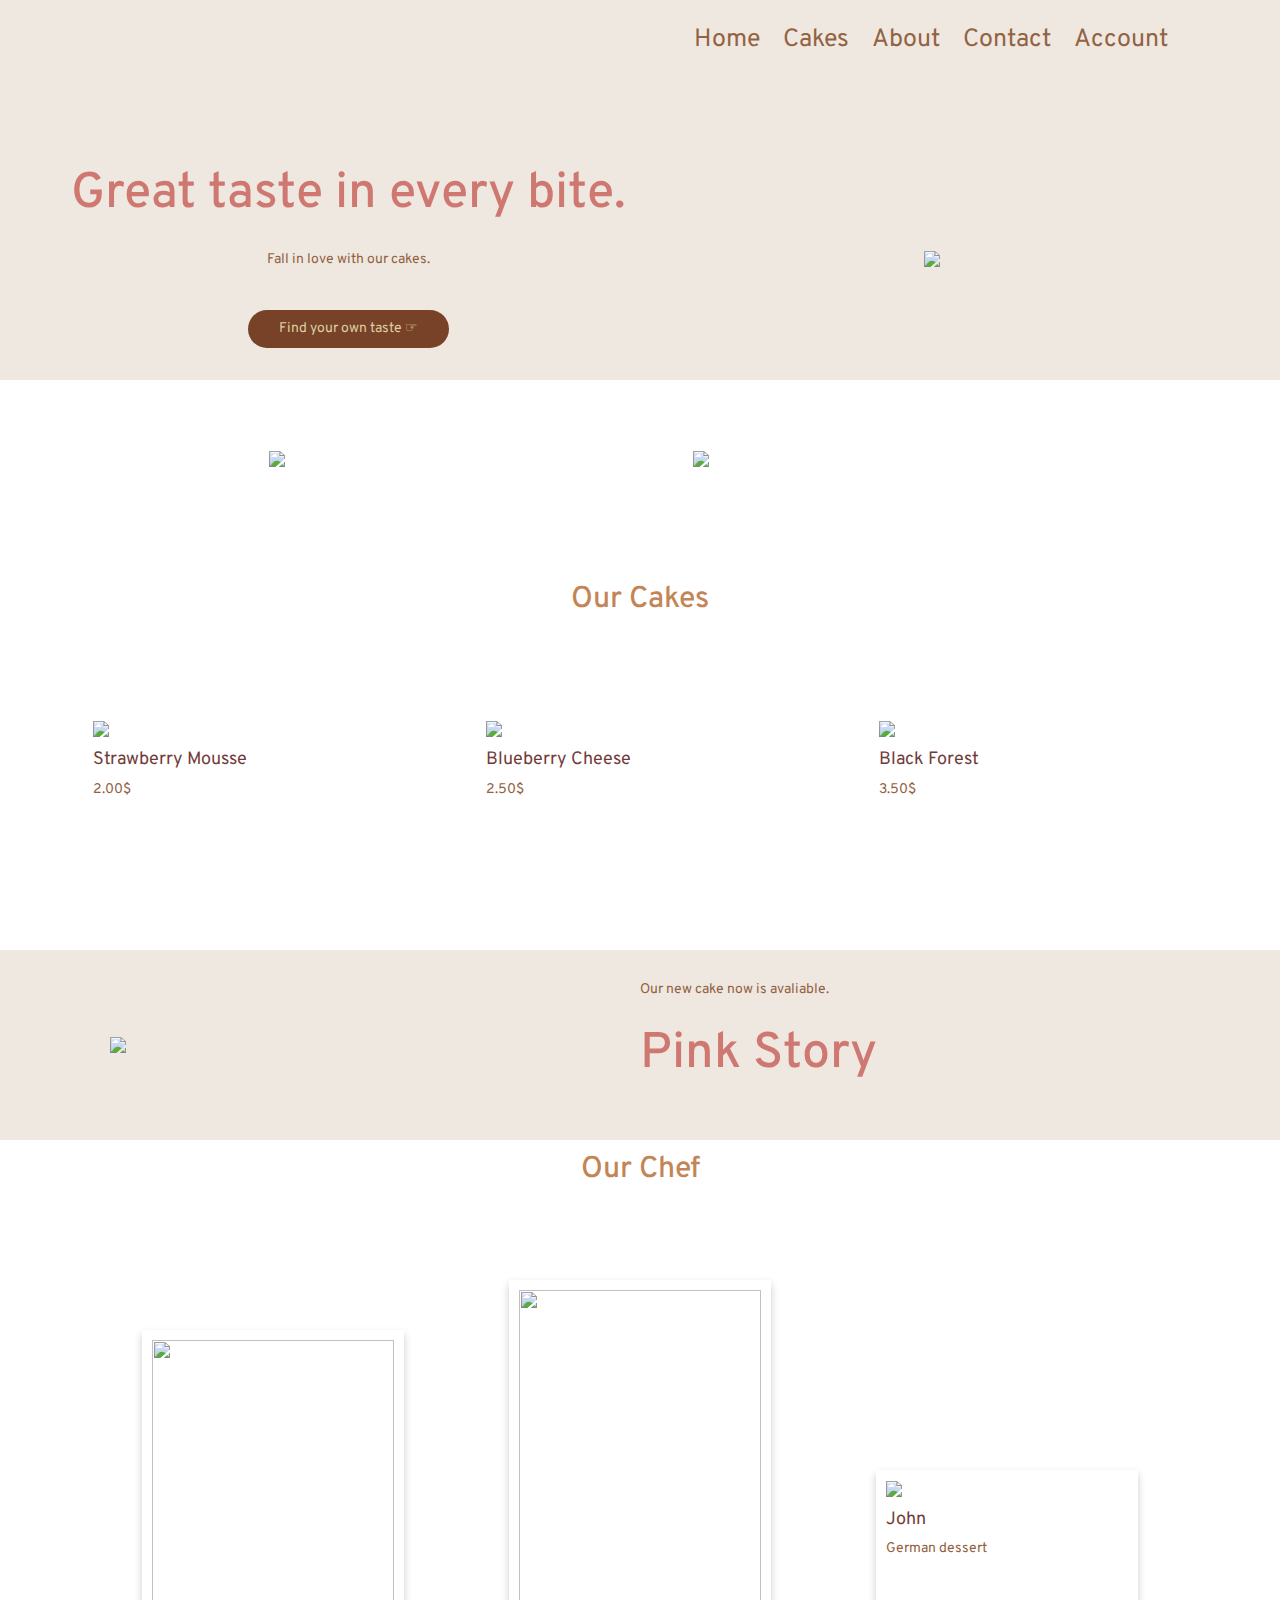
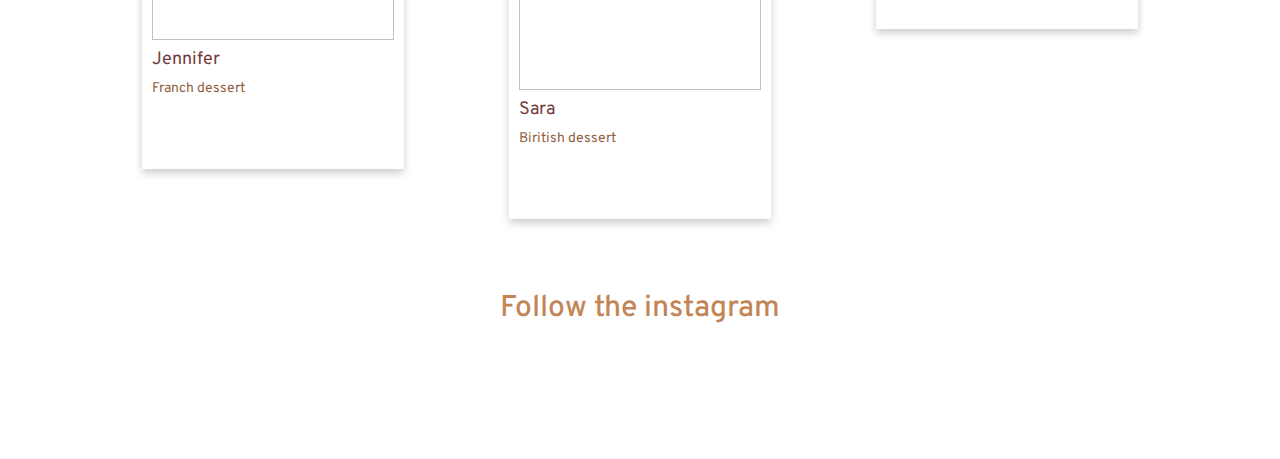
==== index.html @ 21bb9ac6 "Add files via upload" ====
<!DOCTYPE html>
<html lang="en" dir="ltr">
  <head>

    <!-- Latest compiled and minified CSS -->
    <link rel="stylesheet" href="https://stackpath.bootstrapcdn.com/bootstrap/3.4.1/css/bootstrap.min.css" integrity="sha384-HSMxcRTRxnN+Bdg0JdbxYKrThecOKuH5zCYotlSAcp1+c8xmyTe9GYg1l9a69psu" crossorigin="anonymous">


    <meta charset="utf-8">
    <title>CakeShop</title>
    <link rel="stylesheet" href="style.css">
    <link rel="preconnect" href="https://fonts.gstatic.com">
<link href="https://fonts.googleapis.com/css2?family=Overpass:wght@300;400;600;700&display=swap" rel="stylesheet">
  </head>
  <body>
<div class="header">


<div class="container">

<div class="navbar">
  <div class="logo">
    <img src="images/logo.jpg" alt="" width=150px;>
  </div>
<nav>
  <ul>
    <li><a href="index.html">Home</a></li>
      <li><a href="cakes.html">Cakes</a></li>
        <li><a href="about.html">About</a></li>
          <li><a href="contact.html">Contact</a></li>
            <li><a href="">Account</a></li>
  </ul>
</nav>
</div>
<div class="row">
  <div class="col-2">
    <h1>Great taste in every bite.</h1>
    <p>Fall in love with our cakes.</p>
    <a href="" class="btn">Find your own taste &#9758;</a>
  </div>
<div class="col-2">
  <img src="images/mainpage.jpg">
</div>


</div>
</div>





</div>
<!-- featured categorise  -->
<div class="categorise">
  <div class="small-container">
    <div class="row">
      <div class="col-3">
        <img src="images/cake-1.jpg"  width="500px">
      </div>
        <div class="col-3">
          <img src="images/cake-2.jpg" width="510px">
        </div>
    </div>
  </div>
</div>

<!--products-->
<div class="categorise">
<h2 class="title">Our Cakes</h2>
<div class="row">
  <div class="col-4">
    <img src="images/cake-3.jpg">
    <h4>Strawberry Mousse</h4>
    <p>2.00$</p>
  </div>
  <div class="col-4">
    <img src="images/cake-4.jpg">
    <h4>Blueberry Cheese</h4>
    <p>2.50$</p>
  </div>
  <div class="col-4">
    <img src="images/cake-5.jpg">
    <h4>Black Forest</h4>
    <p>3.50$</p>
  </div>
</div>
</div>


<!-- offer -->
<div class="offer">
<div class="small-container">
  <div class="row">
    <div class="col-2">
      <img src="images/offer-1.jpg" class="offer-img">
    </div>
    <div class="col-2">
      <p>Our new cake now is avaliable.</p>
      <h1>Pink Story</h1>
    </div>
  </div>
</div>
</div>

<!-- card -->

<h2 class="title">Our Chef</h2>
<div class="row">
  <div class="card">
  <div class="col-4">
    <img src="images/chef-1.jpg" height="300px">
    <h4>Jennifer</h4>
    <p>Franch dessert</p>
  </div>
  </div>
    <div class="card">
  <div class="col-4">
    <img src="images/chef-2.jpg" height="400px">
    <h4>Sara</h4>
    <p>Biritish dessert</p>
  </div>
  </div>
  <div class="card">
  <div class="col-4">
    <img src="images/chef-3.jpg">
    <h4>John</h4>
<p>German dessert</p>
  </div>
</div>
</div>

<div class="instagram">
<h2 class="title">Follow the instagram</h2>

<script src="https://apps.elfsight.com/p/platform.js" defer></script>
<div class="elfsight-app-20501411-0212-4014-b4b3-566a56a04587"></div>
</div>










  </body>
</html>
---- style.css ----
body{
  margin:0;
  padding: 0;
  box-sizing: border-box;
}

body{
  font-family: 'Overpass', sans-serif;
}
.navbar{
  display: flex;
  align-items: center;
  padding: 20px;
}
nav{
  flex:1;
  text-align: right;
}
nav ul{
  display: inline-block;
  list-style-type: none;
}
nav ul li{
  display: inline-block;
  margin-right: 20px;
}
a{
  text-decoration: none;
  color: #926242;
  font-size: 25px;
}
p{
  color: #926242;
}
.container{
   max-width: 1300px;
   margin: auto;
   padding-left: 25px;
   padding-right: 25px;
}
.row{
  display: flex;
  align-items: center;
  justify-content: space-around;
}
.col-2{
  flex-basis: 50%;
  min-width: 300px;
}
.col-2 img{
  max-width: 100%;
  padding: 50px 0;
}
.col-2 h1{
  font-size: 50px;
  line-height: 60px;
  margin:25px 0;
  color: #c38556;
}
.btn{
  display: inline-block;
  background: #774228;
  color: #dbd0a1;
  padding: 8px 30px;
  margin: 30px 0;
   border-radius: 30px;
}
.btn:hover{
  background: #563434;
}
.header{
  background: #efe8e0;
}
.header .row{
  margin-top: 50px;
}
.categorise{
  margin:70px 0;
}
.col-3{
  flex-basis: 30%;
  min-width: 100px;
  margin-bottom: 30px;
}
.col-3 img{
  width: 100%;

}
.small-container{
  max-width: 1080px;
  margin: auto;
  padding-left: 25px;
   padding-right: 25px;
}
.col-4{
   flex-basis: 25%;
   padding: 10px;
   min-width:200px;
   margin-bottom: 50px;
   transition: transform 0.5s;
}
.col-4 img{
width:100%;
}
.title{
  text-align: center;
  margin: 0 auto 80px;
  position: relative;
  line-height: 60px;
  color: #c38556;
}
h4{
  color: #723b39;
   font-weight: normal;
}
.col-4 p{
  font-size: 14px;
}
.col-4:hover{
  transform: translateY(-5px);
}
/*------offer------ */
.offer{
  background:#efe8e0;
  margin-top: 80px;
  padding: 30px 0;
}
.col-2 h1{
  color: #cf7872;
}
/*------card------ */
.card{
  box-shadow: 0 4px 8px 0 rgba(0,0,0,0.2);
  transition: 0.3s;
  width: 20%;
}
.card col-4{
  text-align: center;
}
.card:hover {
  box-shadow: 0 8px 16px 0 rgba(0,0,0,0.2);
}

.container {
  text-align: center;
  padding: 2px 16px;
}
/*----all products page----- */
select{
  border: 1px solid #ff523b;
  padding: 5px;
}
select:focus{
  outline: none;
}









.instagram{
  padding: 40px;
  margin-top: 20px;
}
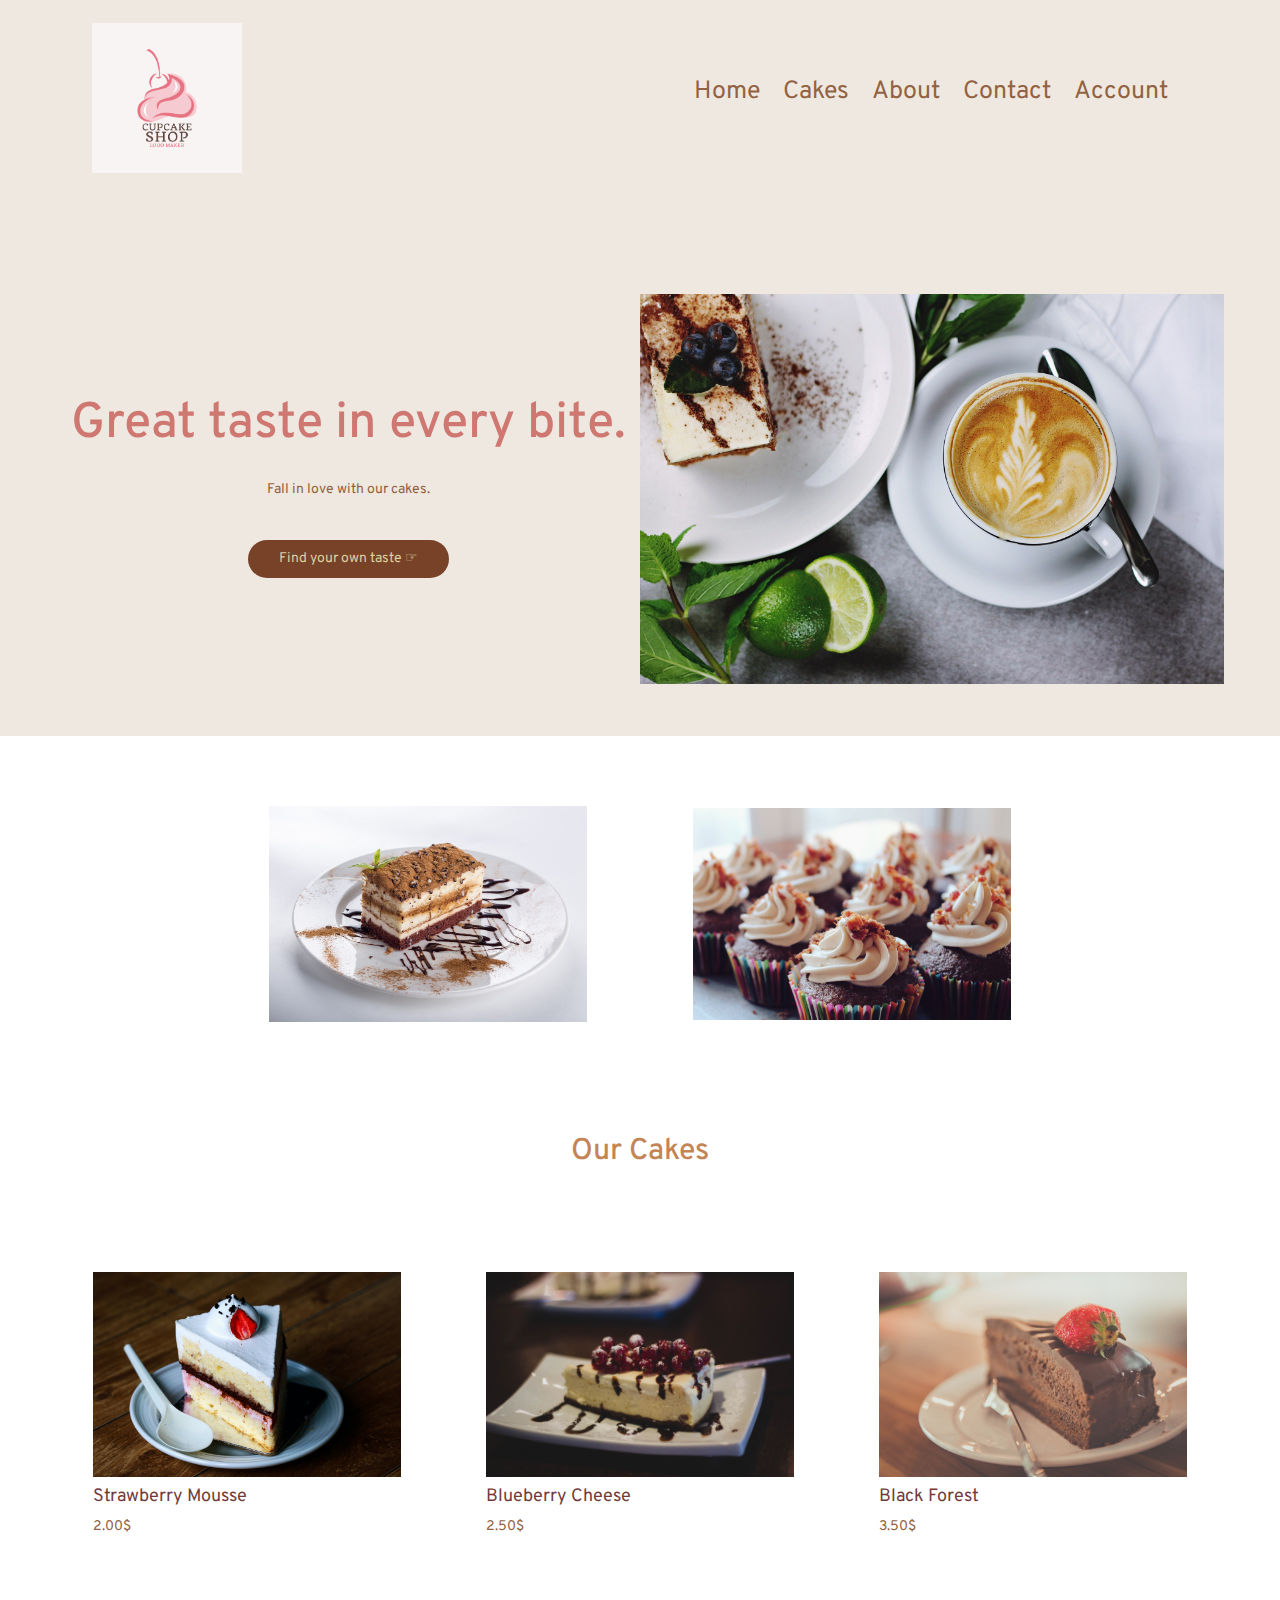
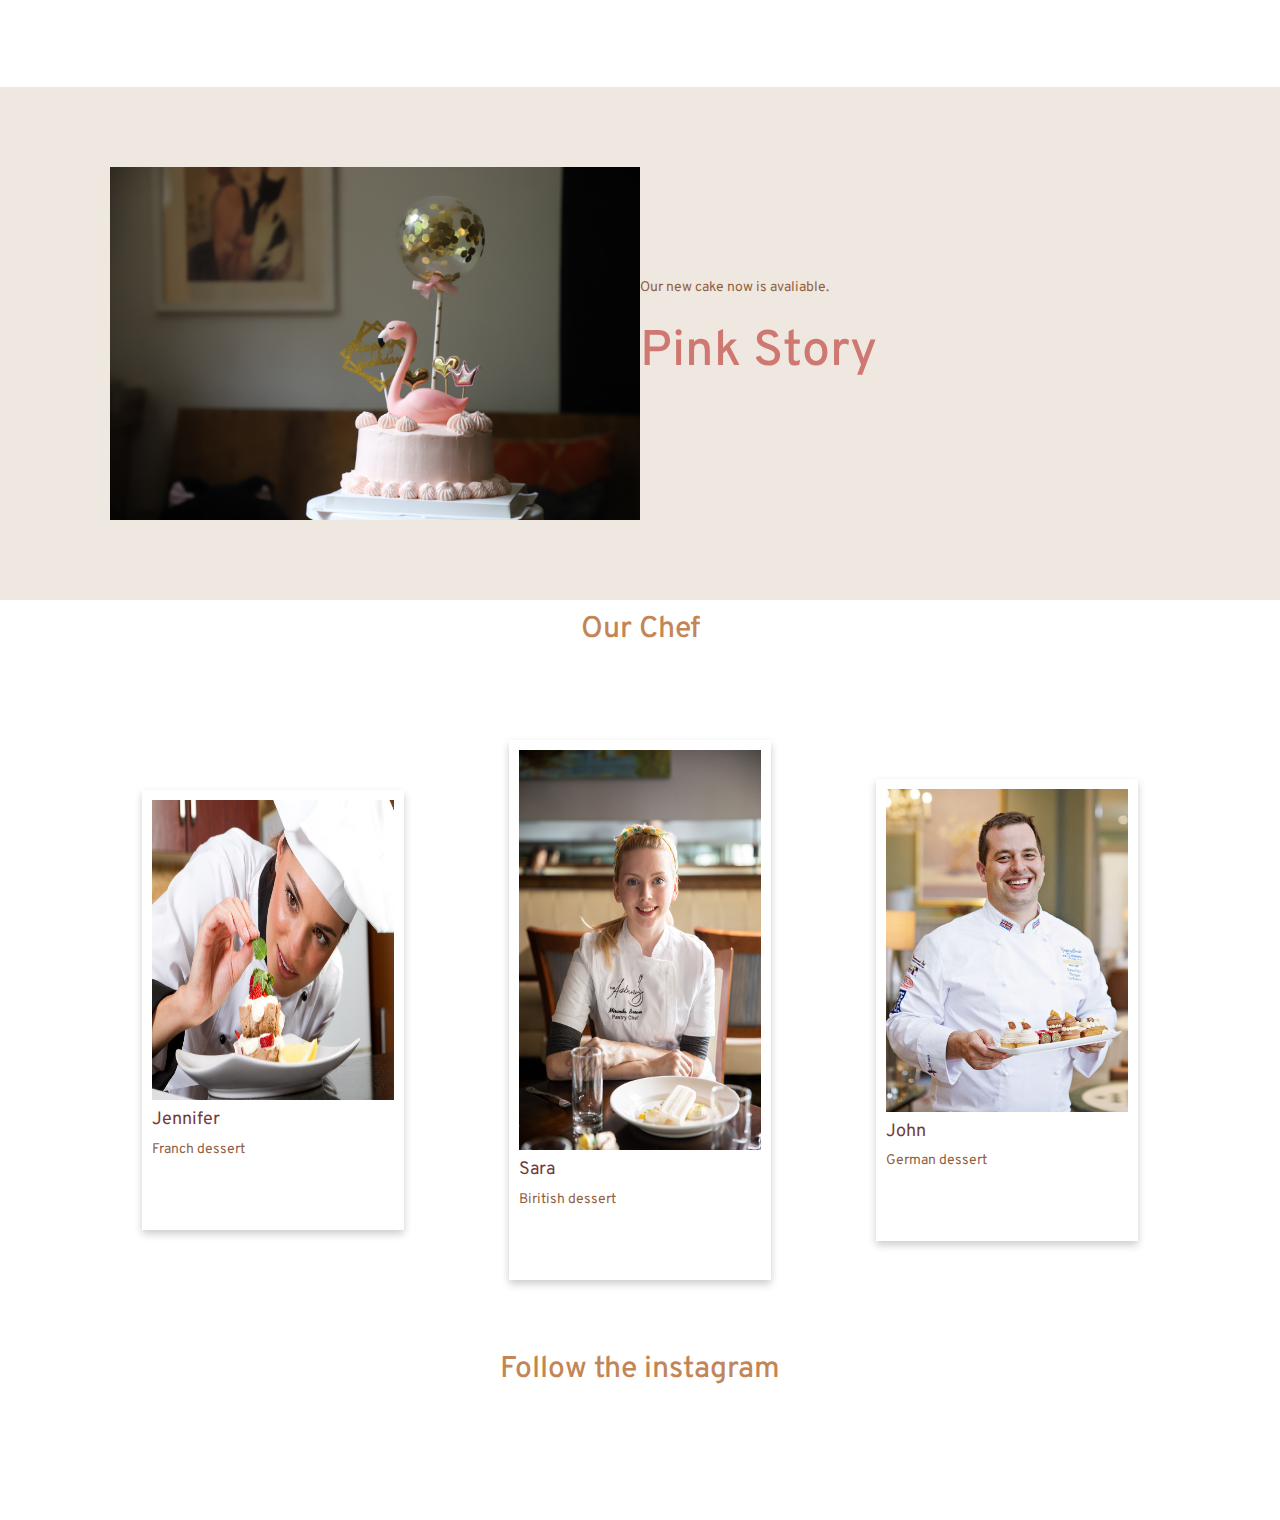
==== commit 8dd7acd7: "Update index.html" ====
--- a/index.html
+++ b/index.html
@@ -20,7 +20,7 @@
 
 <div class="navbar">
   <div class="logo">
-    <img src="images/logo.jpg" alt="" width=150px;>
+    <img src="logo.jpg" alt="" width=150px;>
   </div>
 <nav>
   <ul>
@@ -39,7 +39,7 @@
     <a href="" class="btn">Find your own taste &#9758;</a>
   </div>
 <div class="col-2">
-  <img src="images/mainpage.jpg">
+  <img src="mainpage.jpg">
 </div>
 
 
@@ -56,10 +56,10 @@
   <div class="small-container">
     <div class="row">
       <div class="col-3">
-        <img src="images/cake-1.jpg"  width="500px">
+        <img src="cake-1.jpg"  width="500px">
       </div>
         <div class="col-3">
-          <img src="images/cake-2.jpg" width="510px">
+          <img src="cake-2.jpg" width="510px">
         </div>
     </div>
   </div>
@@ -70,17 +70,17 @@
 <h2 class="title">Our Cakes</h2>
 <div class="row">
   <div class="col-4">
-    <img src="images/cake-3.jpg">
+    <img src="cake-3.jpg">
     <h4>Strawberry Mousse</h4>
     <p>2.00$</p>
   </div>
   <div class="col-4">
-    <img src="images/cake-4.jpg">
+    <img src="cake-4.jpg">
     <h4>Blueberry Cheese</h4>
     <p>2.50$</p>
   </div>
   <div class="col-4">
-    <img src="images/cake-5.jpg">
+    <img src="cake-5.jpg">
     <h4>Black Forest</h4>
     <p>3.50$</p>
   </div>
@@ -93,7 +93,7 @@
 <div class="small-container">
   <div class="row">
     <div class="col-2">
-      <img src="images/offer-1.jpg" class="offer-img">
+      <img src="offer-1.jpg" class="offer-img">
     </div>
     <div class="col-2">
       <p>Our new cake now is avaliable.</p>
@@ -109,21 +109,21 @@
 <div class="row">
   <div class="card">
   <div class="col-4">
-    <img src="images/chef-1.jpg" height="300px">
+    <img src="chef-1.jpg" height="300px">
     <h4>Jennifer</h4>
     <p>Franch dessert</p>
   </div>
   </div>
     <div class="card">
   <div class="col-4">
-    <img src="images/chef-2.jpg" height="400px">
+    <img src="chef-2.jpg" height="400px">
     <h4>Sara</h4>
     <p>Biritish dessert</p>
   </div>
   </div>
   <div class="card">
   <div class="col-4">
-    <img src="images/chef-3.jpg">
+    <img src="chef-3.jpg">
     <h4>John</h4>
 <p>German dessert</p>
   </div>
